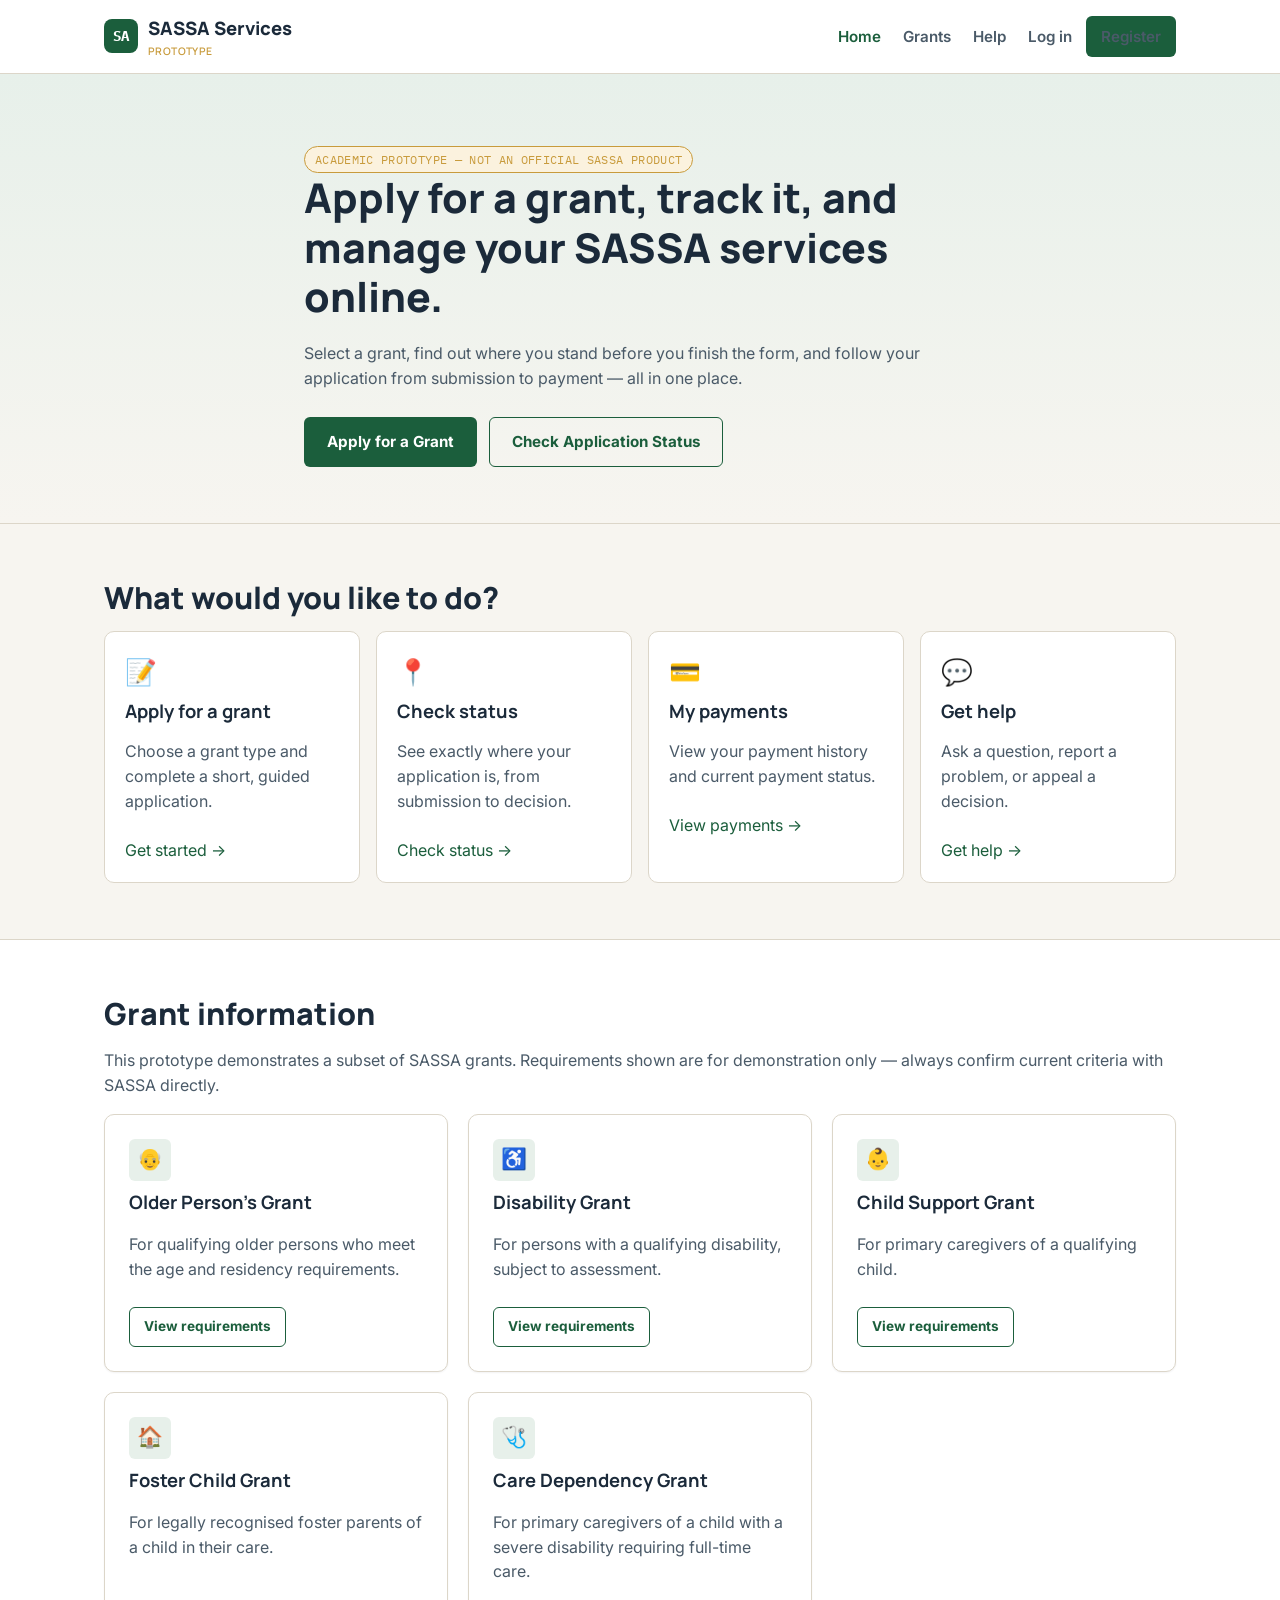
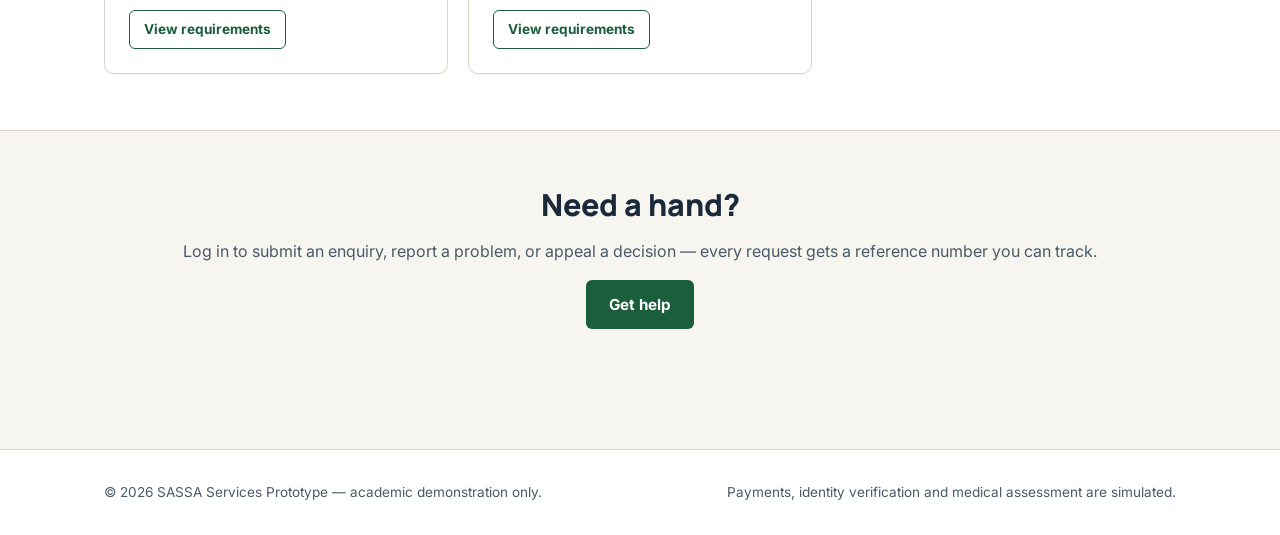
==== index.html @ 99c80f10 "Add files via upload" ====
<!DOCTYPE html>
<html lang="en">
<head>
<meta charset="UTF-8" />
<meta name="viewport" content="width=device-width, initial-scale=1.0" />
<title>SASSA Social Grant Services — Prototype</title>
<link rel="preconnect" href="https://fonts.googleapis.com">
<link href="https://fonts.googleapis.com/css2?family=Manrope:wght@700;800&family=Inter:wght@400;500;600;700&family=IBM+Plex+Mono:wght@500;700&display=swap" rel="stylesheet">
<link rel="stylesheet" href="css/styles.css" />
</head>
<body>

<header class="site-header">
  <nav class="nav">
    <a class="nav-brand" href="index.html">
      <span class="brand-mark">SA</span>
      <span>
        SASSA Services
        <span class="brand-tag">Prototype</span>
      </span>
    </a>
    <button class="nav-toggle" data-nav-toggle aria-label="Open menu" aria-expanded="false">
      <span></span><span></span><span></span>
    </button>
    <ul class="nav-links" data-nav-links>
      <li><a href="index.html" class="active">Home</a></li>
      <li><a href="index.html#grants">Grants</a></li>
      <li><a href="index.html#help">Help</a></li>
      <li data-nav-guest style="display:flex; gap:14px; align-items:center;">
        <a href="login.html">Log in</a>
        <a href="register.html" class="btn btn-primary btn-sm">Register</a>
      </li>
      <li data-nav-member style="display:none; gap:14px; align-items:center;">
        <a href="dashboard.html">Dashboard</a>
        <a href="#" data-logout class="btn btn-outline btn-sm">Log out</a>
      </li>
    </ul>
  </nav>
</header>

<section class="hero">
  <div class="container hero-inner">
    <span class="proto-flag">Academic prototype — not an official SASSA product</span>
    <h1>Apply for a grant, track it, and manage your SASSA services online.</h1>
    <p>Select a grant, find out where you stand before you finish the form, and follow your application from submission to payment — all in one place.</p>
    <div class="hero-actions">
      <a href="register.html" class="btn btn-primary">Apply for a Grant</a>
      <a href="login.html" class="btn btn-outline">Check Application Status</a>
    </div>
  </div>
</section>

<section class="section">
  <div class="container">
    <h2>What would you like to do?</h2>
    <div class="action-row">
      <div class="action-tile">
        <span class="icon">📝</span>
        <h3>Apply for a grant</h3>
        <p>Choose a grant type and complete a short, guided application.</p>
        <a href="register.html">Get started →</a>
      </div>
      <div class="action-tile">
        <span class="icon">📍</span>
        <h3>Check status</h3>
        <p>See exactly where your application is, from submission to decision.</p>
        <a href="login.html">Check status →</a>
      </div>
      <div class="action-tile">
        <span class="icon">💳</span>
        <h3>My payments</h3>
        <p>View your payment history and current payment status.</p>
        <a href="login.html">View payments →</a>
      </div>
      <div class="action-tile">
        <span class="icon">💬</span>
        <h3>Get help</h3>
        <p>Ask a question, report a problem, or appeal a decision.</p>
        <a href="login.html">Get help →</a>
      </div>
    </div>
  </div>
</section>

<section class="section" id="grants" style="background:var(--color-surface); border-top:1px solid var(--color-border); border-bottom:1px solid var(--color-border);">
  <div class="container">
    <h2>Grant information</h2>
    <p>This prototype demonstrates a subset of SASSA grants. Requirements shown are for demonstration only — always confirm current criteria with SASSA directly.</p>
    <div class="grid grid-3">
      <div class="card grant-card">
        <div class="grant-icon">👴</div>
        <h3>Older Person's Grant</h3>
        <p>For qualifying older persons who meet the age and residency requirements.</p>
        <a href="register.html" class="btn btn-outline btn-sm">View requirements</a>
      </div>
      <div class="card grant-card">
        <div class="grant-icon">♿</div>
        <h3>Disability Grant</h3>
        <p>For persons with a qualifying disability, subject to assessment.</p>
        <a href="register.html" class="btn btn-outline btn-sm">View requirements</a>
      </div>
      <div class="card grant-card">
        <div class="grant-icon">👶</div>
        <h3>Child Support Grant</h3>
        <p>For primary caregivers of a qualifying child.</p>
        <a href="register.html" class="btn btn-outline btn-sm">View requirements</a>
      </div>
      <div class="card grant-card">
        <div class="grant-icon">🏠</div>
        <h3>Foster Child Grant</h3>
        <p>For legally recognised foster parents of a child in their care.</p>
        <a href="register.html" class="btn btn-outline btn-sm">View requirements</a>
      </div>
      <div class="card grant-card">
        <div class="grant-icon">🩺</div>
        <h3>Care Dependency Grant</h3>
        <p>For primary caregivers of a child with a severe disability requiring full-time care.</p>
        <a href="register.html" class="btn btn-outline btn-sm">View requirements</a>
      </div>
    </div>
  </div>
</section>

<section class="section" id="help">
  <div class="container text-center">
    <h2>Need a hand?</h2>
    <p>Log in to submit an enquiry, report a problem, or appeal a decision — every request gets a reference number you can track.</p>
    <a href="login.html" class="btn btn-primary">Get help</a>
  </div>
</section>

<footer class="site-footer">
  <div class="container footer-inner">
    <span>© 2026 SASSA Services Prototype — academic demonstration only.</span>
    <span>Payments, identity verification and medical assessment are simulated.</span>
  </div>
</footer>

<script type="module" src="js/nav.js"></script>
</body>
</html>
---- css/styles.css ----
/* =========================================================
   SASSA Prototype — Design Tokens & Base Styles
   ========================================================= */

:root {
  /* Colour */
  --color-primary: #1B5E3C;
  --color-primary-dark: #123F29;
  --color-primary-light: #E7F0EA;
  --color-accent: #C89B3C;
  --color-accent-light: #FBF2DE;
  --color-ink: #1B2A3A;
  --color-ink-soft: #4A5A68;
  --color-bg: #F7F5F0;
  --color-surface: #FFFFFF;
  --color-border: #DCD6C9;

  --color-success: #2E7D46;
  --color-success-bg: #E7F4EA;
  --color-warning: #92710A;
  --color-warning-bg: #FBF2DE;
  --color-danger: #B3261E;
  --color-danger-bg: #FBEAE9;
  --color-info: #2E74B5;
  --color-info-bg: #E9F1FA;

  /* Type */
  --font-display: 'Manrope', 'Segoe UI', sans-serif;
  --font-body: 'Inter', 'Segoe UI', sans-serif;
  --font-mono: 'IBM Plex Mono', 'Courier New', monospace;

  /* Layout */
  --radius-sm: 6px;
  --radius-md: 10px;
  --radius-lg: 16px;
  --shadow-sm: 0 1px 2px rgba(27, 42, 58, 0.06);
  --shadow-md: 0 4px 16px rgba(27, 42, 58, 0.08);
  --max-width: 1120px;
}

* { box-sizing: border-box; }

html { scroll-behavior: smooth; }

body {
  margin: 0;
  font-family: var(--font-body);
  font-size: 16px;
  line-height: 1.55;
  color: var(--color-ink);
  background: var(--color-bg);
  -webkit-font-smoothing: antialiased;
}

h1, h2, h3, h4 {
  font-family: var(--font-display);
  color: var(--color-ink);
  margin: 0 0 0.5em 0;
  line-height: 1.2;
}
h1 { font-size: clamp(1.9rem, 3.2vw, 2.6rem); font-weight: 800; }
h2 { font-size: clamp(1.4rem, 2.4vw, 1.9rem); font-weight: 800; }
h3 { font-size: 1.15rem; font-weight: 700; }

p { margin: 0 0 1em 0; color: var(--color-ink-soft); }

a { color: var(--color-primary); text-decoration: none; }
a:hover { text-decoration: underline; }

img { max-width: 100%; display: block; }

.container {
  max-width: var(--max-width);
  margin: 0 auto;
  padding: 0 24px;
}

/* Focus visibility — accessibility floor */
a:focus-visible,
button:focus-visible,
input:focus-visible,
select:focus-visible,
textarea:focus-visible {
  outline: 3px solid var(--color-accent);
  outline-offset: 2px;
}

@media (prefers-reduced-motion: reduce) {
  * { animation: none !important; transition: none !important; }
}

/* =========================================================
   Top navigation
   ========================================================= */
.site-header {
  background: var(--color-surface);
  border-bottom: 1px solid var(--color-border);
  position: sticky;
  top: 0;
  z-index: 50;
}
.nav {
  display: flex;
  align-items: center;
  justify-content: space-between;
  padding: 14px 24px;
  max-width: var(--max-width);
  margin: 0 auto;
}
.nav-brand {
  display: flex;
  align-items: center;
  gap: 10px;
  font-family: var(--font-display);
  font-weight: 800;
  font-size: 1.15rem;
  color: var(--color-ink);
}
.nav-brand:hover { text-decoration: none; }
.brand-mark {
  width: 34px; height: 34px;
  border-radius: 8px;
  background: var(--color-primary);
  color: #fff;
  display: flex; align-items: center; justify-content: center;
  font-family: var(--font-mono);
  font-weight: 700;
  font-size: 0.85rem;
}
.brand-tag {
  font-size: 0.65rem;
  font-weight: 600;
  letter-spacing: 0.04em;
  text-transform: uppercase;
  color: var(--color-accent);
  display: block;
}
.nav-links {
  display: flex;
  align-items: center;
  gap: 22px;
  list-style: none;
  margin: 0; padding: 0;
}
.nav-links a {
  color: var(--color-ink-soft);
  font-weight: 600;
  font-size: 0.95rem;
}
.nav-links a.active { color: var(--color-primary); }
.nav-actions { display: flex; align-items: center; gap: 10px; }
.nav-toggle {
  display: none;
  background: none; border: none; cursor: pointer;
  padding: 6px;
}
.nav-toggle span {
  display: block; width: 22px; height: 2px;
  background: var(--color-ink); margin: 4px 0;
}

@media (max-width: 780px) {
  .nav-toggle { display: block; }
  .nav-links {
    position: absolute;
    top: 100%; left: 0; right: 0;
    background: var(--color-surface);
    border-bottom: 1px solid var(--color-border);
    flex-direction: column;
    align-items: flex-start;
    padding: 16px 24px;
    gap: 14px;
    display: none;
  }
  .nav-links.open { display: flex; }
}

/* =========================================================
   Buttons
   ========================================================= */
.btn {
  display: inline-flex;
  align-items: center;
  justify-content: center;
  gap: 8px;
  font-family: var(--font-body);
  font-weight: 700;
  font-size: 0.95rem;
  padding: 12px 22px;
  border-radius: var(--radius-sm);
  border: 1px solid transparent;
  cursor: pointer;
  transition: transform 0.08s ease, box-shadow 0.15s ease;
}
.btn:hover { text-decoration: none; }
.btn:active { transform: translateY(1px); }
.btn-primary { background: var(--color-primary); color: #fff; }
.btn-primary:hover { background: var(--color-primary-dark); }
.btn-outline {
  background: transparent; color: var(--color-primary);
  border-color: var(--color-primary);
}
.btn-outline:hover { background: var(--color-primary-light); }
.btn-ghost { background: transparent; color: var(--color-ink-soft); }
.btn-ghost:hover { color: var(--color-ink); }
.btn-block { width: 100%; }
.btn-sm { padding: 8px 14px; font-size: 0.85rem; }
.btn[disabled] { opacity: 0.55; cursor: not-allowed; }

/* =========================================================
   Cards
   ========================================================= */
.card {
  background: var(--color-surface);
  border: 1px solid var(--color-border);
  border-radius: var(--radius-md);
  padding: 24px;
  box-shadow: var(--shadow-sm);
}
.card-title-row {
  display: flex; align-items: center; justify-content: space-between;
  margin-bottom: 6px;
}
.grid {
  display: grid;
  gap: 20px;
}
.grid-3 { grid-template-columns: repeat(3, 1fr); }
.grid-2 { grid-template-columns: repeat(2, 1fr); }
@media (max-width: 900px) { .grid-3 { grid-template-columns: 1fr 1fr; } }
@media (max-width: 640px) { .grid-3, .grid-2 { grid-template-columns: 1fr; } }

/* Grant selection card */
.grant-card {
  display: flex; flex-direction: column; gap: 10px;
  height: 100%;
}
.grant-icon {
  width: 42px; height: 42px;
  border-radius: var(--radius-sm);
  background: var(--color-primary-light);
  display: flex; align-items: center; justify-content: center;
  font-size: 1.3rem;
}
.grant-card .btn { margin-top: auto; align-self: flex-start; }

/* =========================================================
   Badges / status
   ========================================================= */
.badge {
  display: inline-flex; align-items: center; gap: 6px;
  font-size: 0.8rem; font-weight: 700;
  padding: 5px 11px;
  border-radius: 999px;
}
.badge-success { background: var(--color-success-bg); color: var(--color-success); }
.badge-warning { background: var(--color-warning-bg); color: var(--color-warning); }
.badge-danger  { background: var(--color-danger-bg);  color: var(--color-danger); }
.badge-info    { background: var(--color-info-bg);    color: var(--color-info); }
.badge-neutral { background: var(--color-border); color: var(--color-ink-soft); }

.proto-flag {
  display: inline-flex; align-items: center; gap: 6px;
  font-family: var(--font-mono);
  font-size: 0.72rem;
  letter-spacing: 0.03em;
  text-transform: uppercase;
  color: var(--color-accent);
  background: var(--color-accent-light);
  border: 1px solid var(--color-accent);
  padding: 4px 10px;
  border-radius: 999px;
}

/* =========================================================
   Ticket stub — signature element for reference numbers
   ========================================================= */
.ticket-stub {
  background: var(--color-surface);
  border: 1.5px dashed var(--color-ink-soft);
  border-radius: var(--radius-md);
  padding: 18px 20px;
  display: flex;
  align-items: center;
  justify-content: space-between;
  gap: 16px;
  flex-wrap: wrap;
}
.ticket-stub .label {
  font-size: 0.72rem;
  text-transform: uppercase;
  letter-spacing: 0.06em;
  color: var(--color-ink-soft);
  margin-bottom: 2px;
}
.ticket-stub .ref {
  font-family: var(--font-mono);
  font-size: 1.15rem;
  font-weight: 700;
  letter-spacing: 0.02em;
  color: var(--color-primary-dark);
}

/* =========================================================
   Forms
   ========================================================= */
.form-shell {
  max-width: 460px;
  margin: 0 auto;
}
.field { margin-bottom: 18px; }
.field label {
  display: block;
  font-weight: 700;
  font-size: 0.9rem;
  margin-bottom: 6px;
}
.field .hint {
  font-size: 0.8rem;
  color: var(--color-ink-soft);
  margin-top: 4px;
}
input[type="text"],
input[type="email"],
input[type="password"],
input[type="tel"],
input[type="date"],
textarea,
select {
  width: 100%;
  font-family: var(--font-body);
  font-size: 0.95rem;
  padding: 11px 13px;
  border: 1.5px solid var(--color-border);
  border-radius: var(--radius-sm);
  background: var(--color-surface);
  color: var(--color-ink);
}
input:focus, textarea:focus, select:focus { border-color: var(--color-primary); }
.form-message {
  padding: 12px 14px;
  border-radius: var(--radius-sm);
  font-size: 0.9rem;
  font-weight: 600;
  margin-bottom: 16px;
  display: none;
}
.form-message.show { display: block; }
.form-message.error { background: var(--color-danger-bg); color: var(--color-danger); }
.form-message.success { background: var(--color-success-bg); color: var(--color-success); }

/* =========================================================
   Hero / sections
   ========================================================= */
.section { padding: 56px 0; }
.hero {
  padding: 72px 0 56px;
  background: linear-gradient(180deg, var(--color-primary-light) 0%, var(--color-bg) 100%);
  border-bottom: 1px solid var(--color-border);
}
.hero-inner { max-width: 720px; }
.eyebrow {
  font-family: var(--font-mono);
  font-size: 0.78rem;
  letter-spacing: 0.06em;
  text-transform: uppercase;
  color: var(--color-primary);
  display: block;
  margin-bottom: 10px;
}
.hero-actions { display: flex; gap: 12px; margin-top: 26px; flex-wrap: wrap; }

.action-row {
  display: flex; gap: 16px; flex-wrap: wrap;
  margin-top: 8px;
}
.action-tile {
  flex: 1 1 220px;
  background: var(--color-surface);
  border: 1px solid var(--color-border);
  border-radius: var(--radius-md);
  padding: 20px;
  display: flex; flex-direction: column; gap: 8px;
}
.action-tile .icon { font-size: 1.6rem; }

/* =========================================================
   Dashboard
   ========================================================= */
.dash-header {
  display: flex; align-items: center; justify-content: space-between;
  flex-wrap: wrap; gap: 10px;
  margin-bottom: 28px;
}
.dash-welcome { color: var(--color-ink-soft); font-size: 0.95rem; }
.empty-state {
  text-align: center;
  padding: 36px 20px;
  color: var(--color-ink-soft);
}
.empty-state .icon { font-size: 1.8rem; margin-bottom: 8px; }

/* =========================================================
   Footer
   ========================================================= */
.site-footer {
  border-top: 1px solid var(--color-border);
  padding: 32px 0;
  margin-top: 64px;
  background: var(--color-surface);
}
.footer-inner {
  display: flex; justify-content: space-between; align-items: center;
  flex-wrap: wrap; gap: 12px;
  font-size: 0.85rem;
  color: var(--color-ink-soft);
}

/* Utility */
.text-center { text-align: center; }
.mt-0 { margin-top: 0; }
.mb-0 { margin-bottom: 0; }
.stack { display: flex; flex-direction: column; gap: 14px; }
.visually-hidden {
  position: absolute; width: 1px; height: 1px;
  overflow: hidden; clip: rect(0,0,0,0); white-space: nowrap;
}
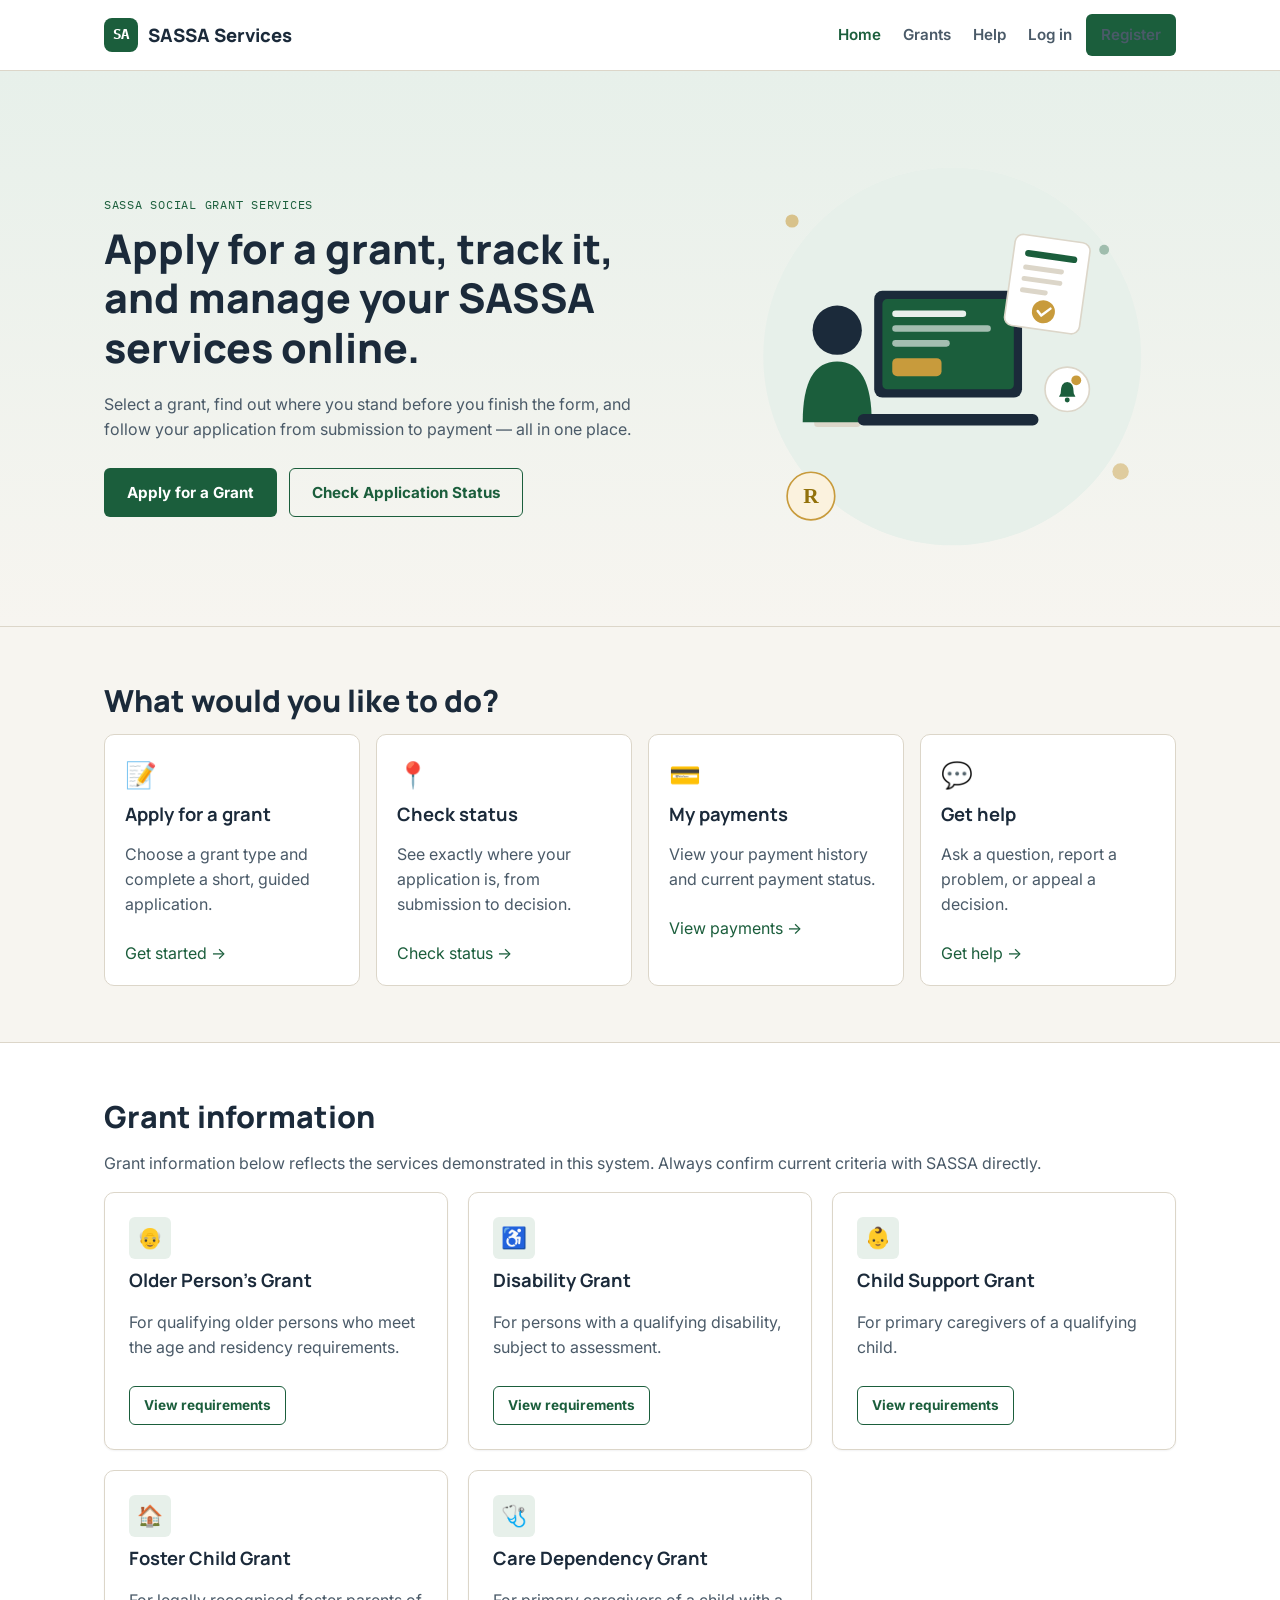
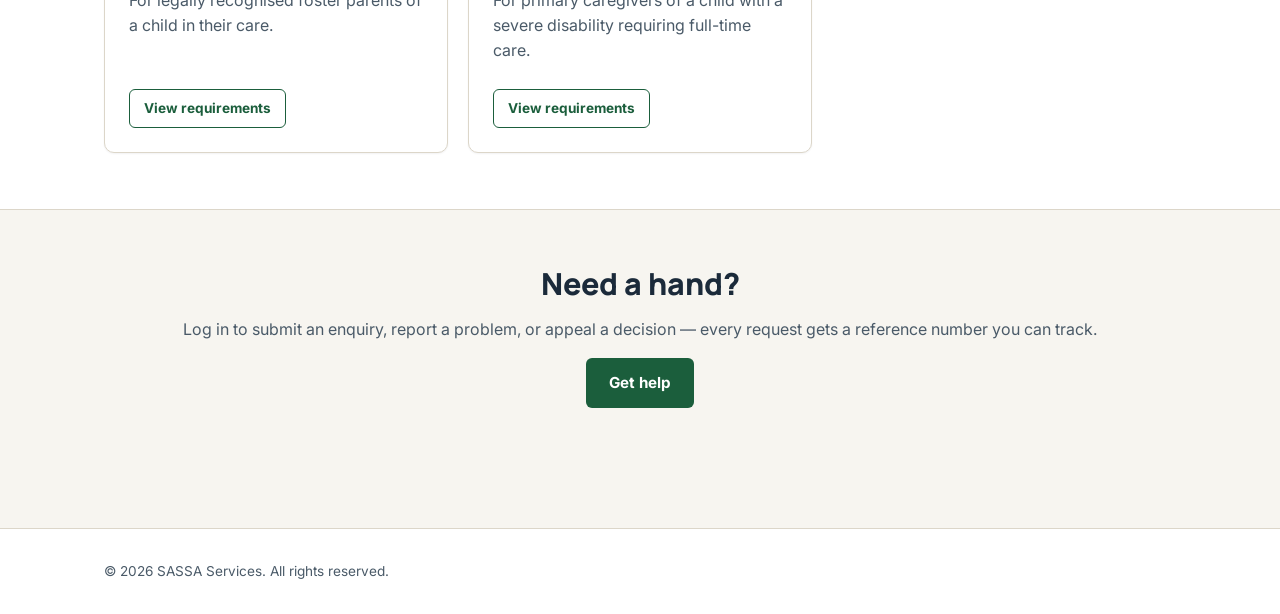
==== commit 2a297eb5: "Add files via upload" ====
--- a/index.html
+++ b/index.html
@@ -3,7 +3,7 @@
 <head>
 <meta charset="UTF-8" />
 <meta name="viewport" content="width=device-width, initial-scale=1.0" />
-<title>SASSA Social Grant Services — Prototype</title>
+<title>SASSA Social Grant Services</title>
 <link rel="preconnect" href="https://fonts.googleapis.com">
 <link href="https://fonts.googleapis.com/css2?family=Manrope:wght@700;800&family=Inter:wght@400;500;600;700&family=IBM+Plex+Mono:wght@500;700&display=swap" rel="stylesheet">
 <link rel="stylesheet" href="css/styles.css" />
@@ -14,10 +14,7 @@
   <nav class="nav">
     <a class="nav-brand" href="index.html">
       <span class="brand-mark">SA</span>
-      <span>
-        SASSA Services
-        <span class="brand-tag">Prototype</span>
-      </span>
+      <span>SASSA Services</span>
     </a>
     <button class="nav-toggle" data-nav-toggle aria-label="Open menu" aria-expanded="false">
       <span></span><span></span><span></span>
@@ -39,13 +36,18 @@
 </header>
 
 <section class="hero">
-  <div class="container hero-inner">
-    <span class="proto-flag">Academic prototype — not an official SASSA product</span>
-    <h1>Apply for a grant, track it, and manage your SASSA services online.</h1>
-    <p>Select a grant, find out where you stand before you finish the form, and follow your application from submission to payment — all in one place.</p>
-    <div class="hero-actions">
-      <a href="register.html" class="btn btn-primary">Apply for a Grant</a>
-      <a href="login.html" class="btn btn-outline">Check Application Status</a>
+  <div class="container hero-grid">
+    <div class="hero-inner">
+      <span class="eyebrow">SASSA Social Grant Services</span>
+      <h1>Apply for a grant, track it, and manage your SASSA services online.</h1>
+      <p>Select a grant, find out where you stand before you finish the form, and follow your application from submission to payment — all in one place.</p>
+      <div class="hero-actions">
+        <a href="register.html" class="btn btn-primary">Apply for a Grant</a>
+        <a href="login.html" class="btn btn-outline">Check Application Status</a>
+      </div>
+    </div>
+    <div class="hero-media">
+      <img src="assets/hero-illustration.svg" alt="Illustration of a person applying for a grant online, with a verified document, notification and payment icons" />
     </div>
   </div>
 </section>
@@ -85,7 +87,7 @@
 <section class="section" id="grants" style="background:var(--color-surface); border-top:1px solid var(--color-border); border-bottom:1px solid var(--color-border);">
   <div class="container">
     <h2>Grant information</h2>
-    <p>This prototype demonstrates a subset of SASSA grants. Requirements shown are for demonstration only — always confirm current criteria with SASSA directly.</p>
+    <p>Grant information below reflects the services demonstrated in this system. Always confirm current criteria with SASSA directly.</p>
     <div class="grid grid-3">
       <div class="card grant-card">
         <div class="grant-icon">👴</div>
@@ -131,9 +133,8 @@
 
 <footer class="site-footer">
   <div class="container footer-inner">
-    <span>© 2026 SASSA Services Prototype — academic demonstration only.</span>
-    <span>Payments, identity verification and medical assessment are simulated.</span>
-  </div>
+      <span>© 2026 SASSA Services. All rights reserved.</span>
+    </div>
 </footer>
 
 <script type="module" src="js/nav.js"></script>
--- a/css/styles.css
+++ b/css/styles.css
@@ -1,5 +1,5 @@
 /* =========================================================
-   SASSA Prototype — Design Tokens & Base Styles
+   SASSA Services — Design Tokens & Base Styles
    ========================================================= */
 
 :root {
@@ -126,14 +126,6 @@
   font-family: var(--font-mono);
   font-weight: 700;
   font-size: 0.85rem;
-}
-.brand-tag {
-  font-size: 0.65rem;
-  font-weight: 600;
-  letter-spacing: 0.04em;
-  text-transform: uppercase;
-  color: var(--color-accent);
-  display: block;
 }
 .nav-links {
   display: flex;
@@ -259,18 +251,6 @@
 .badge-info    { background: var(--color-info-bg);    color: var(--color-info); }
 .badge-neutral { background: var(--color-border); color: var(--color-ink-soft); }
 
-.proto-flag {
-  display: inline-flex; align-items: center; gap: 6px;
-  font-family: var(--font-mono);
-  font-size: 0.72rem;
-  letter-spacing: 0.03em;
-  text-transform: uppercase;
-  color: var(--color-accent);
-  background: var(--color-accent-light);
-  border: 1px solid var(--color-accent);
-  padding: 4px 10px;
-  border-radius: 999px;
-}
 
 /* =========================================================
    Ticket stub — signature element for reference numbers
@@ -357,8 +337,30 @@
   padding: 72px 0 56px;
   background: linear-gradient(180deg, var(--color-primary-light) 0%, var(--color-bg) 100%);
   border-bottom: 1px solid var(--color-border);
-}
-.hero-inner { max-width: 720px; }
+  overflow: hidden;
+}
+.hero-grid {
+  display: grid;
+  grid-template-columns: 1.1fr 0.9fr;
+  gap: 40px;
+  align-items: center;
+}
+.hero-inner { max-width: 560px; }
+.hero-media {
+  display: flex;
+  justify-content: center;
+}
+.hero-media img {
+  width: 100%;
+  max-width: 460px;
+  height: auto;
+}
+@media (max-width: 860px) {
+  .hero-grid { grid-template-columns: 1fr; }
+  .hero-inner { max-width: none; }
+  .hero-media { order: -1; }
+  .hero-media img { max-width: 320px; }
+}
 .eyebrow {
   font-family: var(--font-mono);
   font-size: 0.78rem;
@@ -416,6 +418,182 @@
   color: var(--color-ink-soft);
 }
 
+/* =========================================================
+   Application wizard
+   ========================================================= */
+.wizard-step { display: none; }
+.wizard-step.active { display: block; }
+
+.stepper {
+  display: flex;
+  flex-wrap: wrap;
+  gap: 6px;
+  list-style: none;
+  margin: 0 0 32px 0;
+  padding: 0;
+}
+.stepper li {
+  display: flex; align-items: center; gap: 8px;
+  font-size: 0.82rem;
+  font-weight: 700;
+  color: var(--color-ink-soft);
+  padding: 7px 12px 7px 8px;
+  border-radius: 999px;
+  background: var(--color-surface);
+  border: 1px solid var(--color-border);
+}
+.stepper li .num {
+  width: 20px; height: 20px;
+  border-radius: 50%;
+  background: var(--color-border);
+  color: var(--color-ink-soft);
+  display: flex; align-items: center; justify-content: center;
+  font-size: 0.72rem;
+}
+.stepper li.done { color: var(--color-primary); border-color: var(--color-primary-light); background: var(--color-primary-light); }
+.stepper li.done .num { background: var(--color-primary); color: #fff; }
+.stepper li.current { color: var(--color-ink); border-color: var(--color-accent); }
+.stepper li.current .num { background: var(--color-accent); color: #fff; }
+
+.wizard-nav {
+  display: flex; justify-content: space-between;
+  margin-top: 28px;
+}
+
+/* Grant selection radio cards */
+.grant-select-list { display: flex; flex-direction: column; gap: 12px; }
+.grant-radio-card {
+  position: relative;
+  display: flex; align-items: flex-start; gap: 14px;
+  border: 1.5px solid var(--color-border);
+  border-radius: var(--radius-md);
+  padding: 16px 18px;
+  cursor: pointer;
+  background: var(--color-surface);
+}
+.grant-radio-card input[type="radio"] { margin-top: 4px; accent-color: var(--color-primary); width: 18px; height: 18px; }
+.grant-radio-card.selected { border-color: var(--color-primary); background: var(--color-primary-light); }
+.grant-radio-card h4 { margin: 0 0 2px 0; }
+.grant-radio-card p { margin: 0; font-size: 0.88rem; }
+
+/* Screening result panel */
+.screening-panel {
+  border-radius: var(--radius-md);
+  padding: 22px;
+  border: 1.5px solid var(--color-border);
+}
+.screening-panel.eligible { background: var(--color-success-bg); border-color: var(--color-success); }
+.screening-panel.ineligible { background: var(--color-danger-bg); border-color: var(--color-danger); }
+.screening-panel.assessment { background: var(--color-warning-bg); border-color: var(--color-warning); }
+.screening-panel h3 { margin-bottom: 6px; }
+.screening-panel ul { margin: 10px 0 0 0; padding-left: 20px; }
+
+/* Document checklist */
+.doc-checklist { display: flex; flex-direction: column; gap: 14px; }
+.doc-item {
+  border: 1px solid var(--color-border);
+  border-radius: var(--radius-md);
+  padding: 16px;
+  background: var(--color-surface);
+}
+.doc-item-head { display: flex; align-items: center; justify-content: between; gap: 10px; margin-bottom: 8px; }
+.doc-item-head strong { flex: 1; }
+.doc-item input[type="file"] { font-size: 0.85rem; }
+.doc-status-ok { color: var(--color-success); font-size: 0.82rem; font-weight: 700; }
+
+/* Review summary */
+.review-list { list-style: none; margin: 0; padding: 0; }
+.review-list li {
+  display: flex; justify-content: space-between; gap: 12px;
+  padding: 10px 0;
+  border-bottom: 1px solid var(--color-border);
+  font-size: 0.92rem;
+}
+.review-list li:last-child { border-bottom: none; }
+.review-list .k { color: var(--color-ink-soft); }
+.review-list .v { font-weight: 600; text-align: right; }
+
+/* =========================================================
+   Vertical timeline (application status tracker)
+   ========================================================= */
+.timeline { list-style: none; margin: 0; padding: 0; }
+.timeline li { display: flex; gap: 14px; padding-bottom: 28px; position: relative; }
+.timeline li:last-child { padding-bottom: 0; }
+.timeline .dot {
+  width: 26px; height: 26px; border-radius: 50%;
+  background: var(--color-border); color: #fff;
+  display: flex; align-items: center; justify-content: center;
+  font-size: 0.78rem; font-weight: 700; flex-shrink: 0; z-index: 1;
+}
+.timeline li.done .dot { background: var(--color-success); }
+.timeline li.current .dot { background: var(--color-accent); }
+.timeline li.pending .dot { background: var(--color-border); color: var(--color-ink-soft); }
+.timeline li:not(:last-child)::after {
+  content: ""; position: absolute; left: 12px; top: 26px; bottom: 0;
+  width: 2px; background: var(--color-border);
+}
+.timeline li.done:not(:last-child)::after { background: var(--color-success); }
+.timeline .content h4 { margin: 0 0 2px 0; }
+.timeline .content p { margin: 0; font-size: 0.88rem; }
+
+/* =========================================================
+   Admin dashboard
+   ========================================================= */
+.admin-shell { display: flex; min-height: calc(100vh - 130px); }
+.admin-sidebar {
+  width: 200px; flex-shrink: 0;
+  background: var(--color-surface);
+  border-right: 1px solid var(--color-border);
+  padding: 24px 0;
+}
+.admin-sidebar a {
+  display: block; padding: 10px 24px;
+  color: var(--color-ink-soft); font-weight: 600; font-size: 0.92rem;
+}
+.admin-sidebar a.active { color: var(--color-primary); background: var(--color-primary-light); border-right: 3px solid var(--color-primary); }
+.admin-main { flex: 1; padding: 32px; }
+@media (max-width: 780px) {
+  .admin-shell { flex-direction: column; }
+  .admin-sidebar { width: 100%; display: flex; overflow-x: auto; padding: 10px; }
+  .admin-sidebar a { padding: 8px 14px; white-space: nowrap; }
+}
+
+.stat-cards { display: grid; grid-template-columns: repeat(5, 1fr); gap: 14px; margin-bottom: 28px; }
+@media (max-width: 900px) { .stat-cards { grid-template-columns: repeat(2, 1fr); } }
+.stat-card {
+  background: var(--color-surface); border: 1px solid var(--color-border);
+  border-radius: var(--radius-md); padding: 16px;
+}
+.stat-card .num { font-family: var(--font-display); font-size: 1.7rem; font-weight: 800; color: var(--color-ink); }
+.stat-card .label { font-size: 0.8rem; color: var(--color-ink-soft); }
+
+.data-table { width: 100%; border-collapse: collapse; background: var(--color-surface); border: 1px solid var(--color-border); border-radius: var(--radius-md); overflow: hidden; }
+.data-table th, .data-table td { text-align: left; padding: 12px 16px; font-size: 0.9rem; border-bottom: 1px solid var(--color-border); }
+.data-table th { background: var(--color-primary-light); color: var(--color-primary-dark); font-weight: 700; font-size: 0.82rem; text-transform: uppercase; letter-spacing: 0.02em; }
+.data-table tr:last-child td { border-bottom: none; }
+.data-table tr:hover td { background: var(--color-bg); }
+.table-toolbar { display: flex; gap: 12px; margin-bottom: 16px; flex-wrap: wrap; align-items: center; }
+.table-toolbar input, .table-toolbar select { max-width: 240px; }
+
+.action-panel {
+  border: 1px solid var(--color-border);
+  border-radius: var(--radius-md);
+  padding: 18px;
+  margin-top: 14px;
+  background: var(--color-bg);
+  display: none;
+}
+.action-panel.open { display: block; }
+
+/* =========================================================
+   Notifications
+   ========================================================= */
+.notif-item { border-left: 4px solid transparent; }
+.notif-item.unread { border-left-color: var(--color-accent); background: var(--color-accent-light); }
+.notif-head { display: flex; justify-content: space-between; align-items: baseline; gap: 12px; margin-bottom: 4px; }
+.notif-head h4 { margin: 0; }
+.notif-date { font-size: 0.78rem; color: var(--color-ink-soft); white-space: nowrap; }
+
 /* Utility */
 .text-center { text-align: center; }
 .mt-0 { margin-top: 0; }
